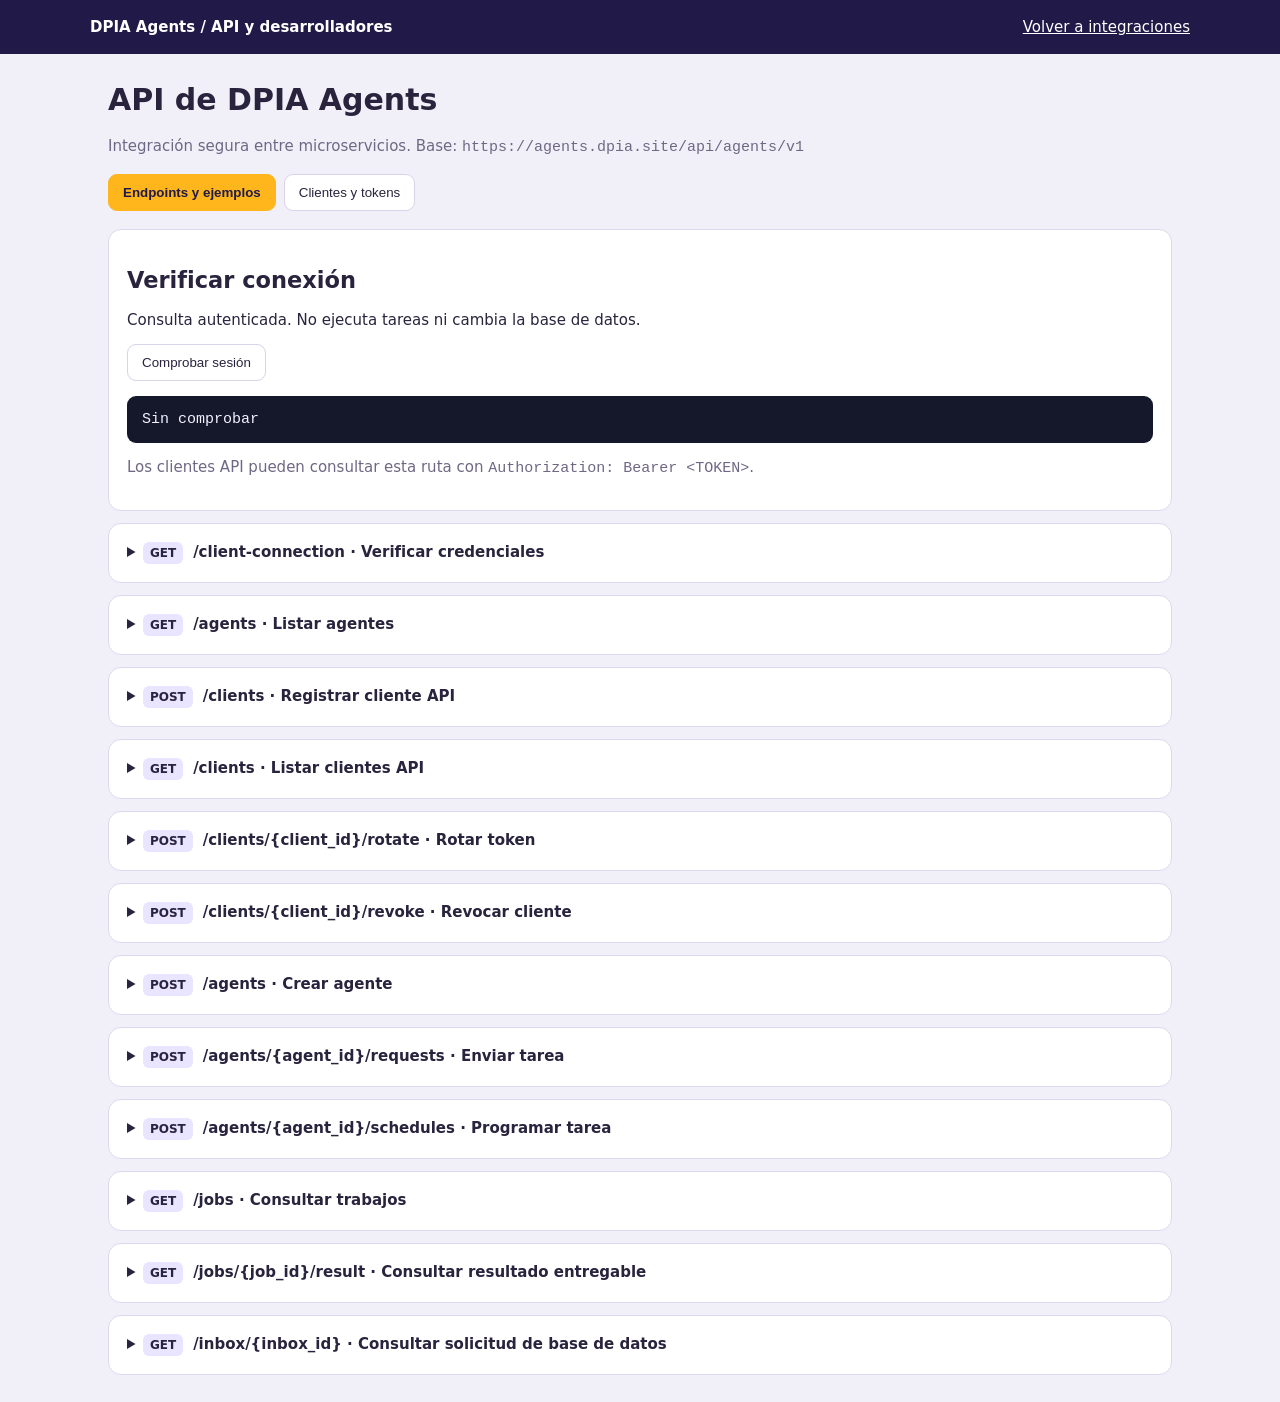
==== src/templates/agents_developers.html @ 12d5a6fd "actualiza interface" ====
<!doctype html><html lang="es"><head><meta charset="utf-8"><meta name="viewport" content="width=device-width,initial-scale=1"><title>DPIA Agents · API</title>
<style>
:root{font:15px system-ui,Arial;color:#29233d;background:#f1f0f9}*{box-sizing:border-box}body{margin:0}header{background:#211a49;color:white;padding:18px max(20px,calc((100vw - 1100px)/2))}header a{color:#fff}main{max-width:1100px;margin:28px auto;padding:0 18px}.tabs{display:flex;gap:8px;margin:18px 0}button{cursor:pointer;border:1px solid #d8d3e8;background:white;color:#29233d;border-radius:9px;padding:10px 14px}button.primary,.tabs button[aria-selected=true]{background:#ffb51c;color:#211a49;border-color:#ffb51c;font-weight:700}.panel,details{background:white;border:1px solid #ddd8ec;border-radius:13px;padding:18px;margin:12px 0}summary{cursor:pointer;font-weight:650}small,.muted{color:#6f6884}.method{display:inline-block;padding:4px 7px;border-radius:6px;background:#e9e4ff;margin-right:10px;font-size:12px}pre{background:#15172b;color:#f2f1ff;padding:15px;white-space:pre-wrap;overflow-wrap:anywhere;border-radius:9px;overflow:auto}label{display:block;margin:12px 0 4px;font-weight:600}input,select{width:100%;padding:10px;border:1px solid #d9d3e8;border-radius:8px}fieldset{border:1px solid #ddd8ec;border-radius:9px;margin:12px 0}fieldset label{display:inline-flex;align-items:center;gap:6px;margin:7px 15px 7px 0}fieldset input{width:auto}.row{display:flex;gap:12px;align-items:center;flex-wrap:wrap}.row>*{flex:1}#secret{background:#fff7dd;border:1px solid #e9c775;border-radius:10px;padding:15px;margin-top:14px;overflow-wrap:anywhere}#secret code{display:block;margin:12px 0;overflow-wrap:anywhere}#status{margin:14px 0;white-space:pre-wrap}.hidden{display:none}table{width:100%;border-collapse:collapse}td,th{padding:9px;text-align:left;border-bottom:1px solid #eee}td{overflow-wrap:anywhere} .warn{color:#8c5300}a{color:#5332c7}button:disabled{opacity:.55;cursor:not-allowed}
</style></head><body><header><strong>DPIA Agents / API y desarrolladores</strong> <a style="float:right" href="/integrations">Volver a integraciones</a></header><main>
<h1>API de DPIA Agents</h1><p class="muted">Integración segura entre microservicios. Base: <code>https://agents.dpia.site/api/agents/v1</code></p>
<div class="tabs" role="tablist"><button id="tab-docs" aria-selected="true">Endpoints y ejemplos</button><button id="tab-clients" aria-selected="false">Clientes y tokens</button></div>
<div id="status" role="status"></div>
<section id="docs"><div class="panel"><h2>Verificar conexión</h2><p>Consulta autenticada. No ejecuta tareas ni cambia la base de datos.</p><button id="check">Comprobar sesión</button><pre id="check-result">Sin comprobar</pre><p class="muted">Los clientes API pueden consultar esta ruta con <code>Authorization: Bearer &lt;TOKEN&gt;</code>.</p></div><div id="endpoints"></div></section>
<section id="clients" class="hidden"><div class="panel"><h2>Registrar cliente API</h2><p class="muted">Requiere sesión DPIA y encabezado de acción autorizado. El token se muestra una sola vez. Guardalo en el gestor de secretos del microservicio, nunca en JavaScript público.</p><form id="create"><label for="name">Nombre</label><input id="name" maxlength="120" required placeholder="DPIA Web - s.dpia.site"><label for="expiry">Vencimiento (UTC)</label><input id="expiry" type="datetime-local" required><fieldset><legend>Permisos</legend><div id="scopes"></div></fieldset><label for="grant">Acceso a agentes</label><select id="grant"><option value="specific">Solo agentes seleccionados</option><option value="all">Todos los agentes del propietario</option></select><div id="agents-list"><p class="muted">Cargando agentes...</p></div><p class="warn">Para restringir el cliente, elegí explícitamente los agentes permitidos. No se otorgará acceso global por defecto.</p><button class="primary" type="submit">Generar token</button></form><div id="secret" class="hidden"><strong>Token generado (única visualización)</strong><code id="token"></code><button id="copy-token">Copiar token</button><button id="hide-token">Ocultar</button></div></div><div class="panel"><h2>Clientes registrados</h2><button id="refresh">Actualizar listado</button><div id="client-list"></div></div></section>
</main><script>
(()=>{'use strict';const base='/api/agents/v1', $=s=>document.querySelector(s);let agentRows=[];const allowedScopes=['agents:read','agents:write','jobs:create','jobs:read','results:read','metrics:read'];
const status=(s,err=false)=>{const el=$('#status');el.textContent=s;el.style.color=err?'#a12525':'#276047'};
async function api(path,opts={}){const res=await fetch(base+path,{credentials:'same-origin',cache:'no-store',...opts,headers:{...(opts.body?{'Content-Type':'application/json','X-DPIA-Action':'manage-api-clients'}:{}),...(opts.headers||{})}});const data=await res.json().catch(()=>({}));if(!res.ok)throw Error(data.error||`HTTP ${res.status}`);return data}
function show(tab){$('#docs').classList.toggle('hidden',tab!=='docs');$('#clients').classList.toggle('hidden',tab!=='clients');$('#tab-docs').setAttribute('aria-selected',String(tab==='docs'));$('#tab-clients').setAttribute('aria-selected',String(tab==='clients'));if(tab==='clients')loadClients()}
$('#tab-docs').onclick=()=>show('docs');$('#tab-clients').onclick=()=>show('clients');
const limits={max_tool_calls:3,max_output_tokens:2000,max_duration_seconds:300,max_corrections:1};
const examples=[['GET','/client-connection','Verificar credenciales',null],['GET','/agents','Listar agentes',null],['POST','/clients','Registrar cliente API',{name:'DPIA Web',scopes:['agents:read','jobs:create','jobs:read','results:read'],all_agents:false,agent_ids:['<AGENT_UUID>'],expires_at:'2027-01-01T00:00:00Z'}],['GET','/clients','Listar clientes API',null],['POST','/clients/{client_id}/rotate','Rotar token',{}],['POST','/clients/{client_id}/revoke','Revocar cliente',{}],['POST','/agents','Crear agente',{name:'Agente de prueba',instructions:'Ejecutar prueba local',capabilities:['dpia.test.echo'],timezone:'Europe/Rome',limits}],['POST','/agents/{agent_id}/requests','Enviar tarea',{pipeline:[{tool:'dpia.test.echo',parameters:{}}],instructions:'Verificar circuito de DPIA Agents',limits}],['POST','/agents/{agent_id}/schedules','Programar tarea',{timezone:'Europe/Rome',frequency:'WEEKLY',weekdays:[1],execution_time:'09:00',delivery_time:'09:00',dst_policy:'REJECT_AMBIGUOUS_OR_NONEXISTENT',request:{pipeline:[{tool:'dpia.test.echo',parameters:{}}],instructions:'Prueba semanal',limits}}],['GET','/jobs','Consultar trabajos',null],['GET','/jobs/{job_id}/result','Consultar resultado entregable',null],['GET','/inbox/{inbox_id}','Consultar solicitud de base de datos',null]];
const container=$('#endpoints');examples.forEach(([method,path,title,body])=>{const details=document.createElement('details'),summary=document.createElement('summary'),methodEl=document.createElement('span');methodEl.className='method';methodEl.textContent=method;summary.append(methodEl,document.createTextNode(path+' · '+title));details.append(summary);const p=document.createElement('p');p.className='muted';p.textContent='Reemplazá los identificadores entre llaves. Para crear clientes se requiere sesión de usuario; para otros recursos, Bearer con los scopes adecuados.';details.append(p);const cmd=['curl -X '+method, "'https://agents.dpia.site"+base+path+"'", "-H 'Authorization: Bearer <TOKEN>'"];if(method==='POST'){cmd.push("-H 'Content-Type: application/json'");if(path.startsWith('/clients'))cmd.push("-H 'X-DPIA-Action: manage-api-clients' # requiere sesión web, no Bearer");if(path.endsWith('/requests')||path.endsWith('/schedules'))cmd.push("-H 'Idempotency-Key: <UUID_UNICO>'");cmd.push("-d '"+JSON.stringify(body)+"'")};const pre=document.createElement('pre');pre.textContent=cmd.join(' \\\n  ');details.append(pre);const b=document.createElement('button');b.textContent='Copiar ejemplo';b.onclick=()=>navigator.clipboard.writeText(pre.textContent).then(()=>status('Ejemplo copiado')).catch(()=>status('No se pudo copiar',true));details.append(b);container.append(details)});
$('#check').onclick=async()=>{try{const r=await api('/client-connection');$('#check-result').textContent=JSON.stringify(r.connection,null,2);status('Conexión autenticada')}catch(e){status('Conexión fallida: '+e.message,true)}};
const scopes=$('#scopes');allowedScopes.forEach(s=>{const label=document.createElement('label'),input=document.createElement('input');input.type='checkbox';input.value=s;input.checked=['agents:read','jobs:create','jobs:read','results:read'].includes(s);label.append(input,document.createTextNode(s));scopes.append(label)});
const dt=new Date(Date.now()+90*86400000);$('#expiry').value=dt.toISOString().slice(0,16);
function hideToken(){$('#token').textContent='';$('#secret').classList.add('hidden')};$('#hide-token').onclick=hideToken;$('#copy-token').onclick=()=>navigator.clipboard.writeText($('#token').textContent).then(()=>status('Token copiado')).catch(()=>status('No se pudo copiar',true));
async function loadAgents(){try{const data=await api('/agents?limit=100');agentRows=data.items||[];const target=$('#agents-list');target.replaceChildren();if(!agentRows.length){target.textContent='No hay agentes disponibles';return}agentRows.forEach(a=>{const label=document.createElement('label'),input=document.createElement('input');input.type='checkbox';input.value=a.id;label.append(input,document.createTextNode(a.name||a.id));target.append(label)})}catch(e){status('No se pudieron cargar los agentes: '+e.message,true)}}
$('#grant').onchange=()=>{$('#agents-list').classList.toggle('hidden',$('#grant').value==='all')};
async function loadClients(){await loadAgents();try{const data=await api('/clients');const target=$('#client-list');target.replaceChildren();if(!data.items?.length){target.textContent='Todavía no hay clientes API';return}const table=document.createElement('table'),thead=document.createElement('tr');['Nombre','Permisos','Vence','Estado','Acciones'].forEach(t=>{const th=document.createElement('th');th.textContent=t;thead.append(th)});table.append(thead);data.items.forEach(c=>{const tr=document.createElement('tr');[c.name,c.scopes.join(', '),c.expires_at,c.revoked_at?'Revocado':'Activo'].forEach(v=>{const td=document.createElement('td');td.textContent=v;tr.append(td)});const td=document.createElement('td');if(!c.revoked_at){for(const action of ['rotate','revoke']){const b=document.createElement('button');b.textContent=action==='rotate'?'Rotar':'Revocar';b.onclick=async()=>{if(!confirm(action==='rotate'?'El token anterior dejará de funcionar. ¿Continuar?':'¿Revocar acceso a este cliente?'))return;try{const r=await api('/clients/'+c.id+'/'+action,{method:'POST',body:'{}'});if(r.token){$('#token').textContent=r.token;$('#secret').classList.remove('hidden');status('Token rotado. Guardalo ahora')}else status('Cliente revocado');await loadAgents();if(!r.token)await loadClients()}catch(e){status(e.message,true)}};td.append(b,document.createTextNode(' '))}}tr.append(td);table.append(tr)});target.append(table)}catch(e){status('No se pudieron listar clientes: '+e.message,true)}}
$('#refresh').onclick=loadClients;
$('#create').onsubmit=async ev=>{ev.preventDefault();const scopes=[...$('#scopes input:checked')].map(e=>e.value),all=$('#grant').value==='all',ids=all?[]:[...$('#agents-list input:checked')].map(e=>e.value);if(!scopes.length||(!all&&!ids.length)){status('Seleccioná permisos y al menos un agente, o habilitá acceso global explícitamente',true);return}const exp=new Date($('#expiry').value+'Z');if(!Number.isFinite(exp.getTime())){status('Vencimiento inválido',true);return}try{const r=await api('/clients',{method:'POST',body:JSON.stringify({name:$('#name').value,scopes,all_agents:all,agent_ids:ids,expires_at:exp.toISOString()})});$('#token').textContent=r.token;$('#secret').classList.remove('hidden');status('Cliente creado. Copiá el token ahora.');}catch(e){status('No se pudo crear el cliente: '+e.message,true)}};
})();
</script></body></html>
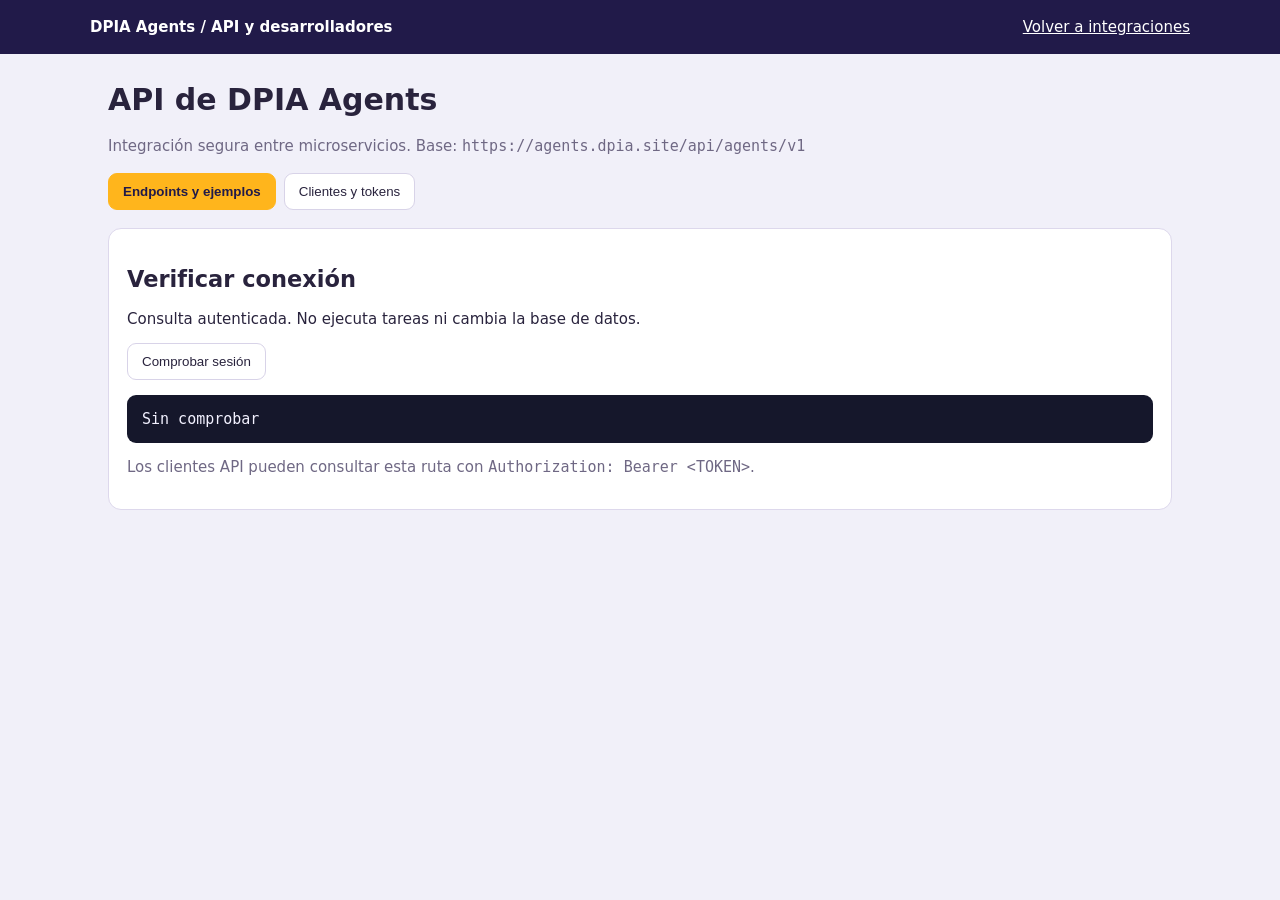
==== commit 5b1985e8: "integracion mcps" ====
--- a/src/templates/agents_developers.html
+++ b/src/templates/agents_developers.html
@@ -8,22 +8,66 @@
 <section id="docs"><div class="panel"><h2>Verificar conexión</h2><p>Consulta autenticada. No ejecuta tareas ni cambia la base de datos.</p><button id="check">Comprobar sesión</button><pre id="check-result">Sin comprobar</pre><p class="muted">Los clientes API pueden consultar esta ruta con <code>Authorization: Bearer &lt;TOKEN&gt;</code>.</p></div><div id="endpoints"></div></section>
 <section id="clients" class="hidden"><div class="panel"><h2>Registrar cliente API</h2><p class="muted">Requiere sesión DPIA y encabezado de acción autorizado. El token se muestra una sola vez. Guardalo en el gestor de secretos del microservicio, nunca en JavaScript público.</p><form id="create"><label for="name">Nombre</label><input id="name" maxlength="120" required placeholder="DPIA Web - s.dpia.site"><label for="expiry">Vencimiento (UTC)</label><input id="expiry" type="datetime-local" required><fieldset><legend>Permisos</legend><div id="scopes"></div></fieldset><label for="grant">Acceso a agentes</label><select id="grant"><option value="specific">Solo agentes seleccionados</option><option value="all">Todos los agentes del propietario</option></select><div id="agents-list"><p class="muted">Cargando agentes...</p></div><p class="warn">Para restringir el cliente, elegí explícitamente los agentes permitidos. No se otorgará acceso global por defecto.</p><button class="primary" type="submit">Generar token</button></form><div id="secret" class="hidden"><strong>Token generado (única visualización)</strong><code id="token"></code><button id="copy-token">Copiar token</button><button id="hide-token">Ocultar</button></div></div><div class="panel"><h2>Clientes registrados</h2><button id="refresh">Actualizar listado</button><div id="client-list"></div></div></section>
 </main><script>
-(()=>{'use strict';const base='/api/agents/v1', $=s=>document.querySelector(s);let agentRows=[];const allowedScopes=['agents:read','agents:write','jobs:create','jobs:read','results:read','metrics:read'];
+(()=>{'use strict';const base='/api/agents/v1', $=s=>document.querySelector(s);let agentRows=[];const allowedScopes=['agents:read','agents:write','jobs:create','jobs:read','results:read','metrics:read','mcp:read','mcp:write','mcp:execute','mcp:approve'];
 const status=(s,err=false)=>{const el=$('#status');el.textContent=s;el.style.color=err?'#a12525':'#276047'};
-async function api(path,opts={}){const res=await fetch(base+path,{credentials:'same-origin',cache:'no-store',...opts,headers:{...(opts.body?{'Content-Type':'application/json','X-DPIA-Action':'manage-api-clients'}:{}),...(opts.headers||{})}});const data=await res.json().catch(()=>({}));if(!res.ok)throw Error(data.error||`HTTP ${res.status}`);return data}
+async function api(path,opts={}){const res=await fetch(base+path,{credentials:'same-origin',cache:'no-store',...opts,headers:{...(opts.body?{'Content-Type':'application/json','X-DPIA-Action':'manage-api-clients'}:{}),...(opts.headers||{})}});const data=await res.json().catch(()=>({}));if(!res.ok){const error=Error(data.error||`HTTP ${res.status}`);error.status=res.status;throw error;}return data}
 function show(tab){$('#docs').classList.toggle('hidden',tab!=='docs');$('#clients').classList.toggle('hidden',tab!=='clients');$('#tab-docs').setAttribute('aria-selected',String(tab==='docs'));$('#tab-clients').setAttribute('aria-selected',String(tab==='clients'));if(tab==='clients')loadClients()}
 $('#tab-docs').onclick=()=>show('docs');$('#tab-clients').onclick=()=>show('clients');
 const limits={max_tool_calls:3,max_output_tokens:2000,max_duration_seconds:300,max_corrections:1};
-const examples=[['GET','/client-connection','Verificar credenciales',null],['GET','/agents','Listar agentes',null],['POST','/clients','Registrar cliente API',{name:'DPIA Web',scopes:['agents:read','jobs:create','jobs:read','results:read'],all_agents:false,agent_ids:['<AGENT_UUID>'],expires_at:'2027-01-01T00:00:00Z'}],['GET','/clients','Listar clientes API',null],['POST','/clients/{client_id}/rotate','Rotar token',{}],['POST','/clients/{client_id}/revoke','Revocar cliente',{}],['POST','/agents','Crear agente',{name:'Agente de prueba',instructions:'Ejecutar prueba local',capabilities:['dpia.test.echo'],timezone:'Europe/Rome',limits}],['POST','/agents/{agent_id}/requests','Enviar tarea',{pipeline:[{tool:'dpia.test.echo',parameters:{}}],instructions:'Verificar circuito de DPIA Agents',limits}],['POST','/agents/{agent_id}/schedules','Programar tarea',{timezone:'Europe/Rome',frequency:'WEEKLY',weekdays:[1],execution_time:'09:00',delivery_time:'09:00',dst_policy:'REJECT_AMBIGUOUS_OR_NONEXISTENT',request:{pipeline:[{tool:'dpia.test.echo',parameters:{}}],instructions:'Prueba semanal',limits}}],['GET','/jobs','Consultar trabajos',null],['GET','/jobs/{job_id}/result','Consultar resultado entregable',null],['GET','/inbox/{inbox_id}','Consultar solicitud de base de datos',null]];
-const container=$('#endpoints');examples.forEach(([method,path,title,body])=>{const details=document.createElement('details'),summary=document.createElement('summary'),methodEl=document.createElement('span');methodEl.className='method';methodEl.textContent=method;summary.append(methodEl,document.createTextNode(path+' · '+title));details.append(summary);const p=document.createElement('p');p.className='muted';p.textContent='Reemplazá los identificadores entre llaves. Para crear clientes se requiere sesión de usuario; para otros recursos, Bearer con los scopes adecuados.';details.append(p);const cmd=['curl -X '+method, "'https://agents.dpia.site"+base+path+"'", "-H 'Authorization: Bearer <TOKEN>'"];if(method==='POST'){cmd.push("-H 'Content-Type: application/json'");if(path.startsWith('/clients'))cmd.push("-H 'X-DPIA-Action: manage-api-clients' # requiere sesión web, no Bearer");if(path.endsWith('/requests')||path.endsWith('/schedules'))cmd.push("-H 'Idempotency-Key: <UUID_UNICO>'");cmd.push("-d '"+JSON.stringify(body)+"'")};const pre=document.createElement('pre');pre.textContent=cmd.join(' \\\n  ');details.append(pre);const b=document.createElement('button');b.textContent='Copiar ejemplo';b.onclick=()=>navigator.clipboard.writeText(pre.textContent).then(()=>status('Ejemplo copiado')).catch(()=>status('No se pudo copiar',true));details.append(b);container.append(details)});
+const examples=[['GET','/client-connection','Verificar credenciales',null],['GET','/agents','Listar agentes',null],['POST','/clients','Registrar cliente API',{name:'DPIA Web',scopes:['agents:read','jobs:create','jobs:read','results:read'],all_agents:false,agent_ids:['<AGENT_UUID>'],expires_at:'<FECHA_FUTURA_ISO8601>'}],['GET','/clients','Listar clientes API',null],['POST','/clients/{client_id}/rotate','Rotar token',{}],['POST','/clients/{client_id}/revoke','Revocar cliente',{}],['POST','/agents','Crear agente',{name:'Agente de prueba',instructions:'Ejecutar prueba local',capabilities:['dpia.test.echo'],timezone:'Europe/Rome',limits}],['POST','/agents/{agent_id}/requests','Enviar tarea',{pipeline:[{tool:'dpia.test.echo',parameters:{}}],instructions:'Verificar circuito de DPIA Agents',limits}],['POST','/agents/{agent_id}/schedules','Programar tarea',{timezone:'Europe/Rome',frequency:'WEEKLY',weekdays:[1],execution_time:'09:00',delivery_time:'09:00',dst_policy:'REJECT_AMBIGUOUS_OR_NONEXISTENT',request:{pipeline:[{tool:'dpia.test.echo',parameters:{}}],instructions:'Prueba semanal',limits}}],['GET','/jobs','Consultar trabajos',null],['GET','/jobs/{job_id}/result','Consultar resultado entregable',null],['GET','/inbox/{inbox_id}','Consultar solicitud de base de datos',null]];
+const container=$('#endpoints');examples.forEach(([method,path,title,body])=>{const details=document.createElement('details'),summary=document.createElement('summary'),methodEl=document.createElement('span');methodEl.className='method';methodEl.textContent=method;summary.append(methodEl,document.createTextNode(path+' · '+title));details.append(summary);const p=document.createElement('p');p.className='muted';p.textContent='Reemplazá los identificadores entre llaves. Para crear clientes se requiere sesión de usuario; para otros recursos, Bearer con los scopes adecuados.';details.append(p);const clientRoute=path.startsWith('/clients');const cmd=['curl -X '+method, "'https://agents.dpia.site"+base+path+"'", clientRoute?"-H 'Cookie: session=<SESSION_COOKIE>'":"-H 'Authorization: Bearer <TOKEN>'"];if(method==='POST'){cmd.push("-H 'Content-Type: application/json'");if(clientRoute)cmd.push("-H 'X-DPIA-Action: manage-api-clients'");if(path.endsWith('/requests')||path.endsWith('/schedules'))cmd.push("-H 'Idempotency-Key: <UUID_UNICO>'");cmd.push("-d '"+JSON.stringify(body)+"'")};const pre=document.createElement('pre');pre.textContent=cmd.join(' \\\n  ');details.append(pre);const b=document.createElement('button');b.textContent='Copiar ejemplo';b.onclick=()=>navigator.clipboard.writeText(pre.textContent).then(()=>status('Ejemplo copiado')).catch(()=>status('No se pudo copiar',true));details.append(b);container.append(details)});
+const mcpCategory=document.createElement('section'),mcpTitle=document.createElement('h2'),mcpIntro=document.createElement('p');mcpTitle.textContent='MCP — Servidores y herramientas';mcpIntro.textContent='ADMINISTRADOR y AVANZADO. Bearer con scopes MCP o sesión con X-DPIA-Action: manage-mcp. Los clientes que administran MCP requieren all_agents=true. Las credenciales nunca se devuelven. expected_revision siempre es la revisión del servidor. HIGH/CRITICAL requieren mcp:approve de administrador al otorgar permisos. Header auth: credential={name: X-API-Key, value: secreto}. Los cambios de configuración se guardan pausados. Registrar prueba y descubre; no invoca herramientas. Un diagnóstico fallido conserva el registro pausado y devuelve diagnostic_status.';mcpCategory.append(mcpTitle,mcpIntro);container.append(mcpCategory);
+const mcpOperations={{ mcp_operations|default([])|tojson }};
+for(const op of mcpOperations){const details=document.createElement('details'),summary=document.createElement('summary'),badge=document.createElement('span');badge.className='method';badge.textContent=op.method;summary.append(badge,document.createTextNode(op.path+' · '+op.title));details.append(summary);const permission=document.createElement('p');permission.textContent='Scope: '+op.scope+'. Parámetros de ruta: identificadores UUID. Listado: limit (1–100), after (cursor UUID). Operaciones de cambio: expected_revision obligatorio; DELETE también confirm=true.';details.append(permission);
+  for(const [label,value] of [['Solicitud JSON',op.body],['Respuesta HTTP '+op.success_status,op.response],['Errores HTTP frecuentes',op.errors]]){const heading=document.createElement('h3'),pre=document.createElement('pre');heading.textContent=label;pre.textContent=value===null?'Sin cuerpo':JSON.stringify(value,null,2);details.append(heading,pre);}
+  const parts=['curl -X '+op.method,"'https://agents.dpia.site"+op.path+"'","-H 'Authorization: Bearer <TOKEN_CON_SCOPE_MCP>'"];if(op.body!==null){parts.push("-H 'Content-Type: application/json'","-d '"+JSON.stringify(op.body)+"'");}const pre=document.createElement('pre');pre.textContent=parts.join(' ');const copy=document.createElement('button');copy.textContent='Copiar curl';copy.onclick=()=>navigator.clipboard.writeText(pre.textContent).then(()=>status('Ejemplo MCP copiado')).catch(()=>status('No se pudo copiar',true));details.append(pre,copy);mcpCategory.append(details);
+}
 $('#check').onclick=async()=>{try{const r=await api('/client-connection');$('#check-result').textContent=JSON.stringify(r.connection,null,2);status('Conexión autenticada')}catch(e){status('Conexión fallida: '+e.message,true)}};
 const scopes=$('#scopes');allowedScopes.forEach(s=>{const label=document.createElement('label'),input=document.createElement('input');input.type='checkbox';input.value=s;input.checked=['agents:read','jobs:create','jobs:read','results:read'].includes(s);label.append(input,document.createTextNode(s));scopes.append(label)});
 const dt=new Date(Date.now()+90*86400000);$('#expiry').value=dt.toISOString().slice(0,16);
 function hideToken(){$('#token').textContent='';$('#secret').classList.add('hidden')};$('#hide-token').onclick=hideToken;$('#copy-token').onclick=()=>navigator.clipboard.writeText($('#token').textContent).then(()=>status('Token copiado')).catch(()=>status('No se pudo copiar',true));
 async function loadAgents(){try{const data=await api('/agents?limit=100');agentRows=data.items||[];const target=$('#agents-list');target.replaceChildren();if(!agentRows.length){target.textContent='No hay agentes disponibles';return}agentRows.forEach(a=>{const label=document.createElement('label'),input=document.createElement('input');input.type='checkbox';input.value=a.id;label.append(input,document.createTextNode(a.name||a.id));target.append(label)})}catch(e){status('No se pudieron cargar los agentes: '+e.message,true)}}
 $('#grant').onchange=()=>{$('#agents-list').classList.toggle('hidden',$('#grant').value==='all')};
-async function loadClients(){await loadAgents();try{const data=await api('/clients');const target=$('#client-list');target.replaceChildren();if(!data.items?.length){target.textContent='Todavía no hay clientes API';return}const table=document.createElement('table'),thead=document.createElement('tr');['Nombre','Permisos','Vence','Estado','Acciones'].forEach(t=>{const th=document.createElement('th');th.textContent=t;thead.append(th)});table.append(thead);data.items.forEach(c=>{const tr=document.createElement('tr');[c.name,c.scopes.join(', '),c.expires_at,c.revoked_at?'Revocado':'Activo'].forEach(v=>{const td=document.createElement('td');td.textContent=v;tr.append(td)});const td=document.createElement('td');if(!c.revoked_at){for(const action of ['rotate','revoke']){const b=document.createElement('button');b.textContent=action==='rotate'?'Rotar':'Revocar';b.onclick=async()=>{if(!confirm(action==='rotate'?'El token anterior dejará de funcionar. ¿Continuar?':'¿Revocar acceso a este cliente?'))return;try{const r=await api('/clients/'+c.id+'/'+action,{method:'POST',body:'{}'});if(r.token){$('#token').textContent=r.token;$('#secret').classList.remove('hidden');status('Token rotado. Guardalo ahora')}else status('Cliente revocado');await loadAgents();if(!r.token)await loadClients()}catch(e){status(e.message,true)}};td.append(b,document.createTextNode(' '))}}tr.append(td);table.append(tr)});target.append(table)}catch(e){status('No se pudieron listar clientes: '+e.message,true)}}
-$('#refresh').onclick=loadClients;
-$('#create').onsubmit=async ev=>{ev.preventDefault();const scopes=[...$('#scopes input:checked')].map(e=>e.value),all=$('#grant').value==='all',ids=all?[]:[...$('#agents-list input:checked')].map(e=>e.value);if(!scopes.length||(!all&&!ids.length)){status('Seleccioná permisos y al menos un agente, o habilitá acceso global explícitamente',true);return}const exp=new Date($('#expiry').value+'Z');if(!Number.isFinite(exp.getTime())){status('Vencimiento inválido',true);return}try{const r=await api('/clients',{method:'POST',body:JSON.stringify({name:$('#name').value,scopes,all_agents:all,agent_ids:ids,expires_at:exp.toISOString()})});$('#token').textContent=r.token;$('#secret').classList.remove('hidden');status('Cliente creado. Copiá el token ahora.');}catch(e){status('No se pudo crear el cliente: '+e.message,true)}};
+async function loadClients(refreshAgents=true){if(refreshAgents)await loadAgents();try{const data=await api('/clients');const target=$('#client-list');target.replaceChildren();if(!data.items?.length){target.textContent='Todavía no hay clientes API';return}const table=document.createElement('table'),thead=document.createElement('tr');['Nombre','Permisos','Vence','Estado','Acciones'].forEach(t=>{const th=document.createElement('th');th.textContent=t;thead.append(th)});table.append(thead);data.items.forEach(c=>{const tr=document.createElement('tr');[c.name,c.scopes.join(', '),c.expires_at,c.revoked_at?'Revocado':'Activo'].forEach(v=>{const td=document.createElement('td');td.textContent=v;tr.append(td)});const td=document.createElement('td');if(!c.revoked_at){for(const action of ['rotate','revoke']){const b=document.createElement('button');b.textContent=action==='rotate'?'Rotar':'Revocar';b.onclick=async()=>{if(!confirm(action==='rotate'?'El token anterior dejará de funcionar. ¿Continuar?':'¿Revocar acceso a este cliente?'))return;try{const r=await api('/clients/'+c.id+'/'+action,{method:'POST',body:'{}'});if(r.token){$('#token').textContent=r.token;$('#secret').classList.remove('hidden');status('Token rotado. Guardalo ahora')}else status('Cliente revocado');await loadAgents();if(!r.token)await loadClients()}catch(e){status(e.message,true)}};td.append(b,document.createTextNode(' '))}}tr.append(td);table.append(tr)});target.append(table)}catch(e){status('No se pudieron listar clientes: '+e.message,true)}}
+$('#refresh').onclick=()=>loadClients();
+const creationErrors={
+  400:'Revisá el nombre, los permisos, los agentes y el vencimiento.',
+  401:'La sesión venció o no está autenticada. Iniciá sesión nuevamente.',
+  403:'La sesión no está autorizada para esta acción. Revisá la sesión y el origen de la solicitud.',
+  404:'Uno de los agentes ya no está disponible o no pertenece a tu usuario. Actualizá el listado.',
+  409:'La solicitud entró en conflicto con el estado actual. Actualizá el listado antes de reintentar.',
+  422:'Los datos enviados no son válidos. Revisá el formulario.',
+  500:'El servidor no pudo completar la solicitud. Comprobá el listado antes de reintentar.',
+  503:'El almacenamiento no está disponible. Comprobá el listado antes de reintentar.'
+};
+let creating=false;
+$('#create').onsubmit=async ev=>{
+  ev.preventDefault();
+  if(creating)return;
+  const name=$('#name').value.trim();
+  const scopes=Array.from(document.querySelectorAll('#scopes input:checked'),e=>e.value);
+  const all=$('#grant').value==='all';
+  const ids=all?[]:Array.from(document.querySelectorAll('#agents-list input:checked'),e=>e.value);
+  if(!name||name.length>120){status('Ingresá un nombre de hasta 120 caracteres.',true);return}
+  if(!scopes.length||scopes.some(s=>!allowedScopes.includes(s))){status('Seleccioná al menos un permiso válido.',true);return}
+  if(!all&&!ids.length){status('Seleccioná al menos un agente, o habilitá acceso global explícitamente.',true);return}
+  const exp=new Date($('#expiry').value+'Z'),now=Date.now();
+  if(!Number.isFinite(exp.getTime())||exp.getTime()<=now||exp.getTime()-now>366*86400000){status('El vencimiento UTC debe ser futuro y no superar 366 días.',true);return}
+  const button=$('#create button[type="submit"]');
+  creating=true;button.disabled=true;button.textContent='Generando token…';$('#create').setAttribute('aria-busy','true');
+  hideToken();status('Generando token…');
+  try{
+    const r=await api('/clients',{method:'POST',body:JSON.stringify({name,scopes,all_agents:all,agent_ids:ids,expires_at:exp.toISOString()})});
+    if(typeof r.token!=='string'||!r.token){status('El servidor no devolvió un token válido. Comprobá el listado antes de reintentar.',true);await loadClients(false);return}
+    $('#token').textContent=r.token;$('#secret').classList.remove('hidden');
+    status('Cliente creado. Copiá el token ahora.');
+    await loadClients(false);
+  }catch(e){
+    const message=e.message==='invalid_expiration'?'El vencimiento UTC debe ser futuro y no superar 366 días.':creationErrors[e.status]||'No se pudo confirmar la creación. Comprobá la conexión y el listado antes de reintentar.';
+    status('No se pudo crear el cliente: '+message,true);
+  }finally{
+    creating=false;button.disabled=false;button.textContent='Generar token';$('#create').setAttribute('aria-busy','false');
+  }
+};
 })();
 </script></body></html>
